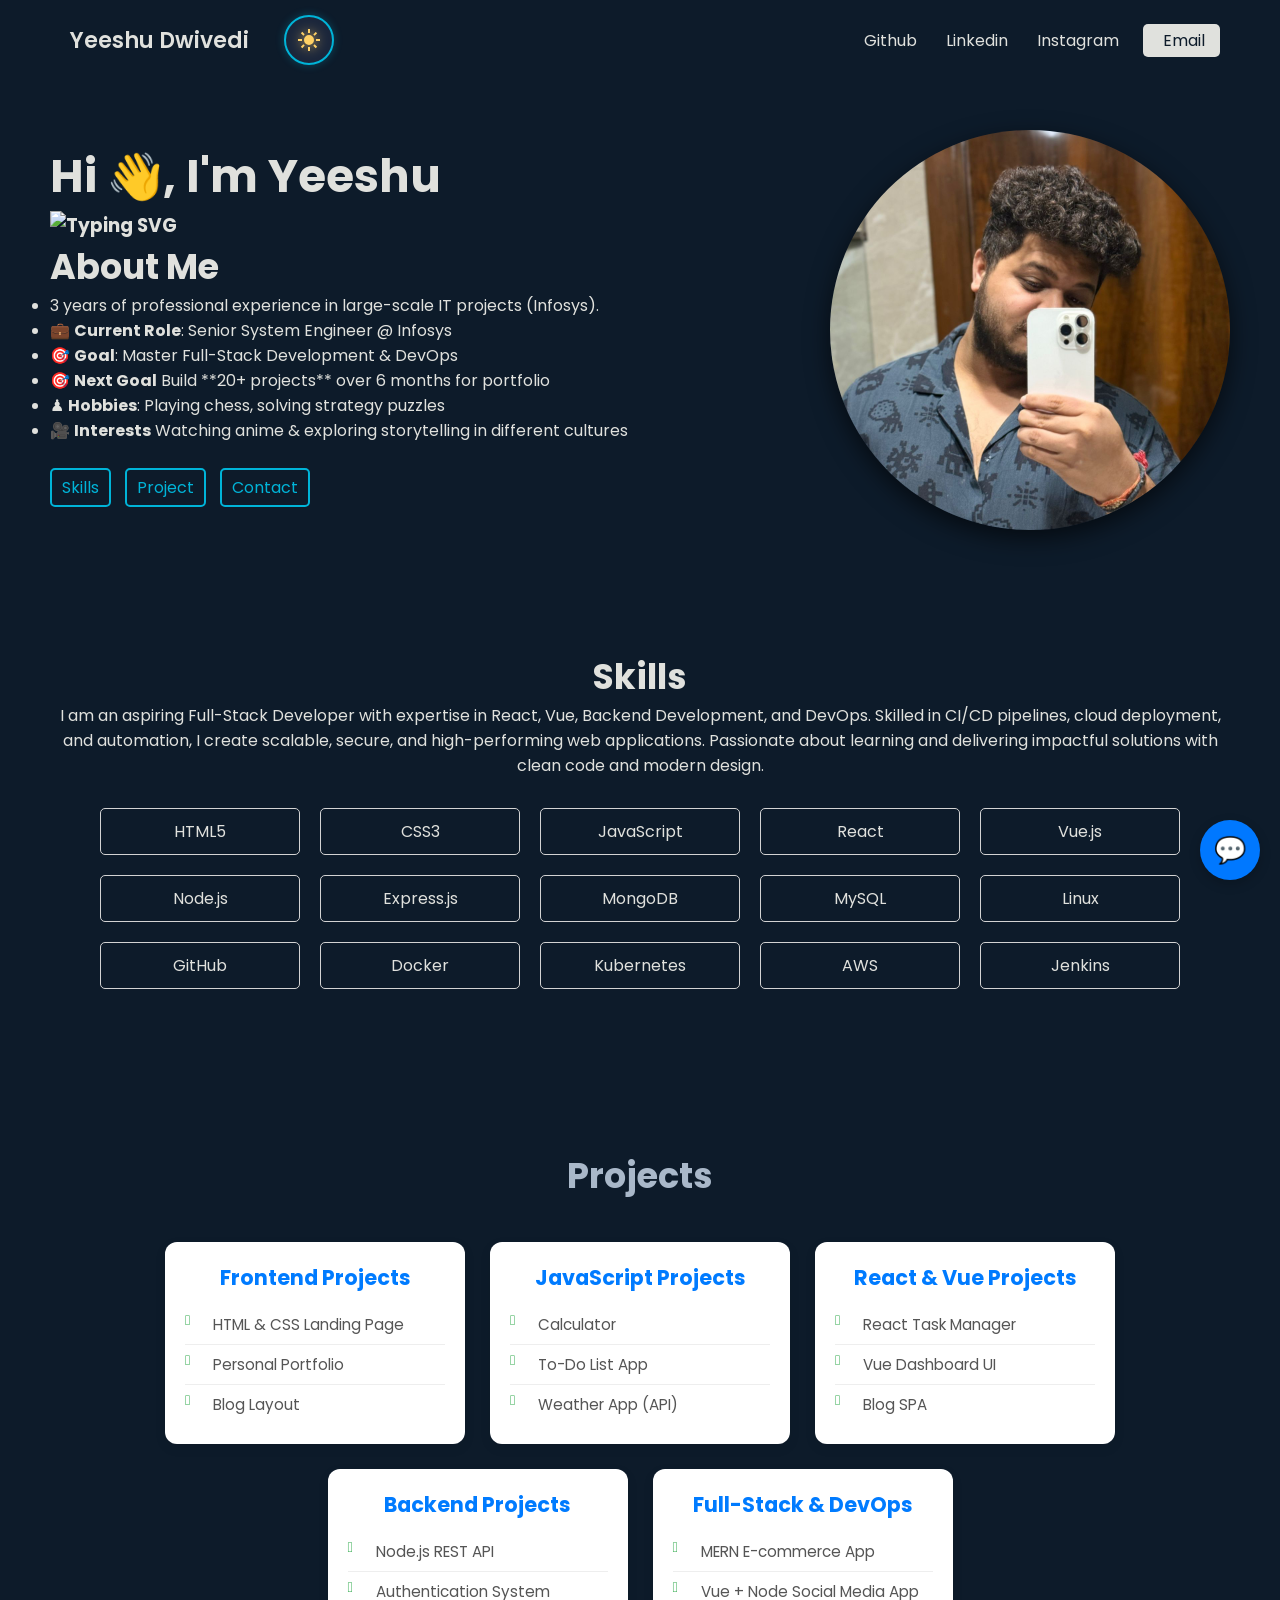
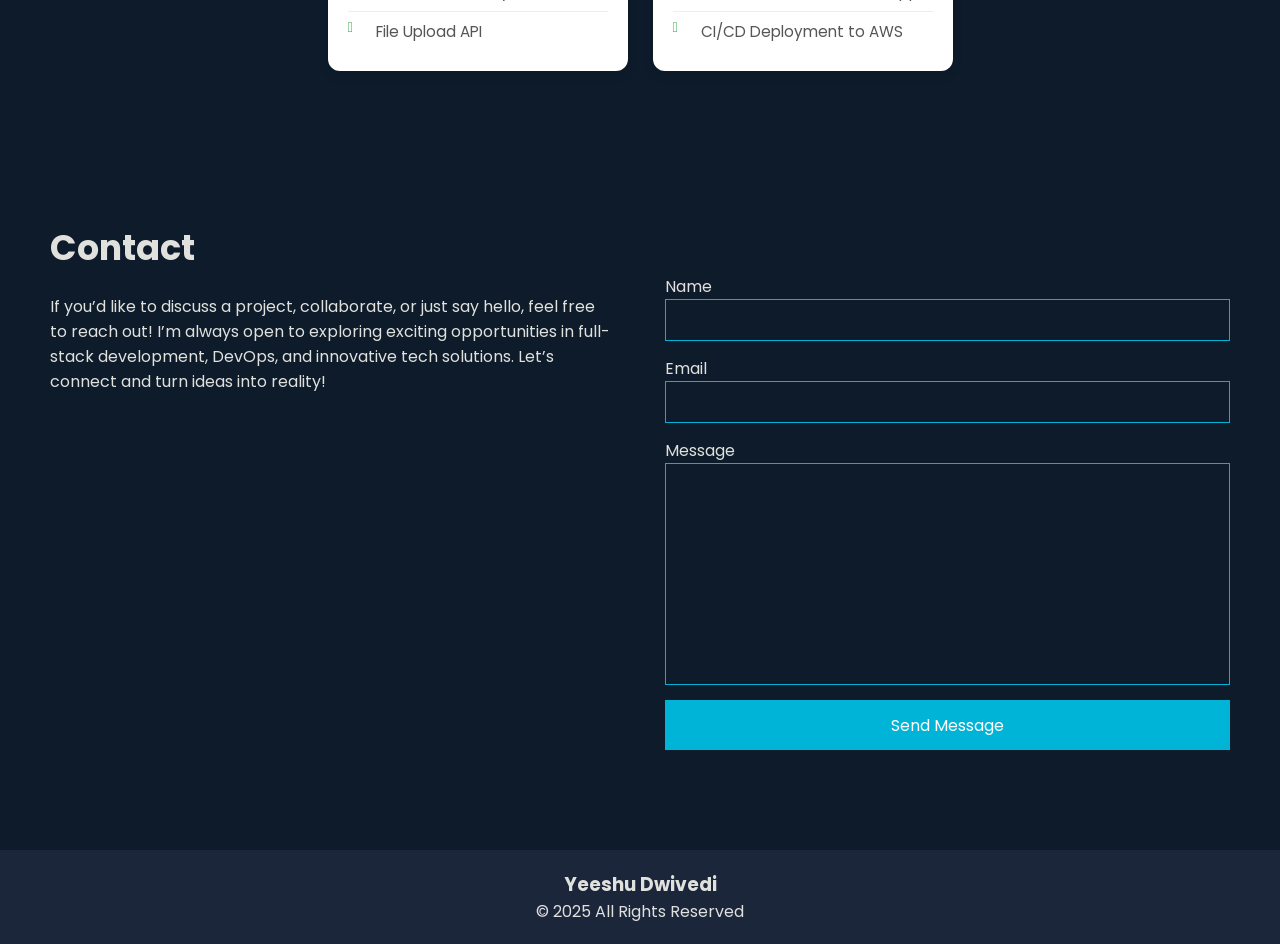
==== index.html @ 79f2c0c6 "Updated Chat window" ====
<!DOCTYPE html>
<html lang="en">

<head>
    <meta charset="UTF-8">
    <meta name="viewport" content="width=device-width, initial-scale=1.0">

    <link rel="preconnect" href="https://fonts.googleapis.com">
    <link rel="preconnect" href="https://fonts.gstatic.com" crossorigin>
    <link
        href="https://fonts.googleapis.com/css2?family=Poppins:ital,wght@0,100;0,200;0,300;0,400;0,500;0,600;0,700;0,800;0,900;1,100;1,200;1,300;1,400;1,500;1,600;1,700;1,800;1,900&family=Roboto:ital,wght@0,100..900;1,100..900&display=swap"
        rel="stylesheet">
    <link rel="stylesheet" href="https://cdnjs.cloudflare.com/ajax/libs/font-awesome/7.0.0/css/all.min.css"
        integrity="sha512-DxV+EoADOkOygM4IR9yXP8Sb2qwgidEmeqAEmDKIOfPRQZOWbXCzLC6vjbZyy0vPisbH2SyW27+ddLVCN+OMzQ=="
        crossorigin="anonymous" referrerpolicy="no-referrer" />

    <link rel="stylesheet" href="https://cdn.jsdelivr.net/gh/devicons/devicon@latest/devicon.min.css">
    <link rel="stylesheet" href="Personal-Portfolio.css">


    <title>Personal-Portfolio</title>
</head>

<body>
    <!-----Top Navbar-->
    <nav>
        <div class="left">
            <a href="https://dwivediyeeshu.github.io/Personal-Portfolio/Personal-Portfolio.html">Yeeshu Dwivedi</a>
            <button id="theme-switch">
                <svg xmlns="http://www.w3.org/2000/svg" height="24px" viewBox="0 -960 960 960" width="24px">
                    <path
                        d="M480-280q-83 0-141.5-58.5T280-480q0-83 58.5-141.5T480-680q83 0 141.5 58.5T680-480q0 83-58.5 141.5T480-280ZM200-440H40v-80h160v80Zm720 0H760v-80h160v80ZM440-760v-160h80v160h-80Zm0 720v-160h80v160h-80ZM256-650l-101-97 57-59 96 100-52 56Zm492 496-97-101 53-55 101 97-57 59Zm-98-550 97-101 59 57-100 96-56-52ZM154-212l101-97 55 53-97 101-59-57Z" />
                </svg>
                <svg xmlns="http://www.w3.org/2000/svg" height="24px" viewBox="0 -960 960 960" width="24px">
                    <path
                        d="M480-120q-150 0-255-105T120-480q0-150 105-255t255-105q14 0 27.5 1t26.5 3q-41 29-65.5 75.5T444-660q0 90 63 153t153 63q55 0 101-24.5t75-65.5q2 13 3 26.5t1 27.5q0 150-105 255T480-120Z" />
                </svg>
            </button>
        </div>

        <div class="right">
            <a href="https://github.com/dwivediyeeshu" target="_blank" rel="noopener no-referrer">
                <i class="fa-brands fa-square-github"></i>
                <span>Github</span>
            </a>
            <a href="https://linkedin.com/in/yeeshu-dwivedi-30a151159" target="_blank" rel="noopener no-referrer">
                <i class="fa-brands fa-linkedin"></i>
                <span>Linkedin</span>
            </a>

            <a href="https://www.instagram.com/travelling_otaku?igsh=MWJhZnl2NmZxN2pucA%3D%3D&utm_source=qr"
                target="_blank" rel="noopener no-referrer">
                <i class="fa-brands fa-instagram"></i>
                <span>Instagram</span>
            </a>

            <a href="mailto:yeeshuwork@gmail.com">
                <i class="fa-solid fa-inbox"></i>
                <span>Email</span>
            </a>
        </div>
    </nav>

    <main>
        <!--About Section-->
        <section class="about-section">
            <div class="text">
                <h1>Hi 👋, I'm Yeeshu</h1>
                <h3>
                    <img src="https://readme-typing-svg.demolab.com?font=Fira+Code&size=24&pause=1000&color=0078D7&width=440&lines=Aspiring+Full-Stack+Developer;DevOps+Enthusiast;Chess+Player+%26+Anime+Fan"
                        alt="Typing SVG" />
                </h3>

                <h2>About Me</h2>

                <ul>
                    <li>3 years of professional experience in large-scale IT projects (Infosys).</li>
                    <li>💼 <b>Current Role</b>: Senior System Engineer @ Infosys </li>
                    <li>🎯 <b>Goal</b>: Master Full-Stack Development & DevOps</li>
                    <li>🎯 <b>Next Goal</b> Build **20+ projects** over 6 months for portfolio</li>
                    <li>♟ <b>Hobbies</b>: Playing chess, solving strategy puzzles </li>
                    <li>🎥 <b>Interests</b> Watching anime & exploring storytelling in different cultures</li>
                </ul>

                <div class="links">
                    <a href="#skills">
                        <i class="fa-solid fa-code"></i>
                        <span>Skills</span>
                    </a>
                    <a href="#projects">
                        <i class="fa-solid fa-laptop-code"></i>
                        <span>Project</span>
                    </a>
                    </a>
                    <a href="#contact">
                        <i class="fa-solid fa-envelope"></i>
                        <span>Contact</span>
                    </a>

                </div>

            </div>
            <div class="pic">
                <img src="Assets/MyImage.jpg" alt="Yeeshu Dwivedi">
            </div>
        </section>
        <!--Skill Section-->
        <section id="skills" class="skills-section">
            <h2>Skills</h2>
            <div class="text">I am an aspiring Full-Stack Developer with expertise in React, Vue, Backend Development,
                and DevOps. Skilled in CI/CD pipelines, cloud deployment, and automation, I create scalable, secure, and
                high-performing web applications. Passionate about learning and delivering impactful solutions with
                clean code and modern design.</div>
            <div class="cells">
                <div class="cell"><i class="devicon-html5-plain colored"></i>
                    <span>HTML5</span>
                </div>
                <div class="cell"><i class="devicon-css3-plain colored"></i>
                    <span>CSS3</span>
                </div>
                <div class="cell"><i class="devicon-javascript-plain colored"></i>
                    <span>JavaScript</span>
                </div>
                <div class="cell"><i class="devicon-react-original colored"></i>
                    <span>React</span>
                </div>
                <div class="cell"><i class="devicon-vuejs-plain colored"></i>
                    <span>Vue.js</span>
                </div>
                <div class="cell"><i class="devicon-nodejs-plain colored"></i>
                    <span>Node.js</span>
                </div>
                <div class="cell"><i class="devicon-express-original colored"></i>
                    <span>Express.js</span>
                </div>
                <div class="cell"><i class="devicon-mongodb-plain colored"></i>
                    <span>MongoDB</span>
                </div>
                <div class="cell"><i class="devicon-mysql-plain colored"></i>
                    <span>MySQL</span>
                </div>
                <div class="cell"><i class="devicon-linux-plain colored"></i>
                    <span>Linux</span>
                </div>
                <div class="cell"><i class="devicon-github-original"></i>
                    <span>GitHub</span>
                </div>
                <div class="cell"><i class="devicon-docker-plain colored"></i>
                    <span>Docker</span>
                </div>
                <div class="cell"><i class="devicon-kubernetes-plain colored"></i>
                    <span>Kubernetes</span>
                </div>
                <div class="cell"><i class="devicon-amazonwebservices-plain colored"></i>
                    <span>AWS</span>
                </div>
                <div class="cell"><i class="devicon-jenkins-line colored"></i>
                    <span>Jenkins</span>
                </div>
            </div>

        </section>

        <!-- Project Section -->
        <section id="projects" class="project-section">
            <h2>Projects</h2>
            <div class="project-categories">

                <div class="project-category">
                    <h3>Frontend Projects</h3>
                    <ul class="project-list">
                        <li><a href="https://dwivediyeeshu.github.io/Shoe-Landing-Page/" target="_blank">HTML & CSS
                                Landing Page</a></li>
                        <li><a href="https://dwivediyeeshu.github.io/Personal-Portfolio/Personal-Portfolio.html"
                                target="_blank">Personal Portfolio</a></li>
                        <li>Blog Layout</li>
                    </ul>
                </div>

                <div class="project-category">
                    <h3>JavaScript Projects</h3>
                    <ul class="project-list">
                        <li>Calculator</li>
                        <li>To-Do List App</li>
                        <li>Weather App (API)</li>
                    </ul>
                </div>

                <div class="project-category">
                    <h3>React & Vue Projects</h3>
                    <ul class="project-list">
                        <li>React Task Manager</li>
                        <li>Vue Dashboard UI</li>
                        <li>Blog SPA</li>
                    </ul>
                </div>

                <div class="project-category">
                    <h3>Backend Projects</h3>
                    <ul class="project-list">
                        <li>Node.js REST API</li>
                        <li>Authentication System</li>
                        <li>File Upload API</li>
                    </ul>
                </div>

                <div class="project-category">
                    <h3>Full-Stack & DevOps</h3>
                    <ul class="project-list">
                        <li>MERN E-commerce App</li>
                        <li>Vue + Node Social Media App</li>
                        <li>CI/CD Deployment to AWS</li>
                    </ul>
                </div>

            </div>
        </section>



        <!--Contact Section-->
        <section id="contact" class="contact-section">
            <h2>Contact</h2>

            <div class="group">
                <div class="text">
                    If you’d like to discuss a project, collaborate, or just say hello, feel free to reach out!
                    I’m always open to exploring exciting opportunities in full-stack development, DevOps, and
                    innovative tech solutions.
                    Let’s connect and turn ideas into reality!
                </div>

                <form action="">
                    <label for="name">Name</label>
                    <input type="text" id="name">

                    <label for="email">Email</label>
                    <input type="email" id="email">

                    <label for="message">Message</label>
                    <textarea id="message" cols="30" rows="10"></textarea>

                    <button type="submit">Send Message</button>
                </form>

            </div>

        </section>
    </main>

    <footer class="footer">
        <h3>Yeeshu Dwivedi</h3>
        <p>© 2025 All Rights Reserved</p>
    </footer>

    <div id="chatbot-widget">
        <button id="chat-toggle">💬</button>
        <div id="chat-window" class ="hidden">
            <div id="chat-header">
                <p>Portfolio Assistant 🤖</p>
                <button id="closing">X</button>
            </div>
            <div id="chat-messages">
                <p style="color: black;">New Update Coming Sooon...!!</p>
            </div>
            <div id="chat-input-row">
                <input type="text" id="chat-input" placeholder="Ask Something...">
                <button id="chat-send" type="button" disabled>➤</button>
            </div>
        </div>
    </div>


</body>
<script src="script.js"></script>
</html>
---- Personal-Portfolio.css ----
:root {
    /* Background Colors */
    --background-color: #0D1B2A;
    --background-secondary: #1B263B;

    /* Text Colors */
    --text-color: #E0E1DD;
    --text-secondary: #A9B8C9;

    /* Link Colors */
    --link-color: #00B4D8;
    --link-hover-color: #90E0EF;

    --accent-color: #FFD166;
}

.lightmode{

    --background-color: rgb(243, 224, 224);
    --background-secondary: #e8e9ed;

    /* Text Colors */
    --text-color: #111528;
    --text-secondary: #232738;

    /* Link Colors */
    --link-color: #00B4D8;
    --link-hover-color: #90E0EF;

    --accent-color: #FFD166;
}

* {
    margin: 0;
    padding: 0;
    box-sizing: border-box;
}

html {
    scroll-behavior: smooth;
}

body {
    font-family: 'Poppins', sans-serif;
    background-color: var(--background-color);
    max-width: 1400px;
    margin: 0 auto;
    color: var(--text-color);
}

a {
    color: var(--link-color);
    text-decoration: none;
}

/* Navbar */

nav {

    display: flex;
    justify-content: space-between;
    align-items: center;

    padding: 0 50px;
    height: 80px;

    animation: fadeInDown 1s ease forwards;
}

@keyframes fadeInDown {
    from {
        opacity: 0;
        transform: translateY(-30px);
    }

    to {
        opacity: 1;
        transform: translateY(0);
    }
}

nav .left {
  display: flex;
  align-items: center;
  gap: 15px; 
}


nav .left a {
    color: var(--text-color);
    font-size: 22px;
    font-weight: 600;

    margin: 20px;

}

#theme-switch {
  height: 50px;
  width: 50px;
  border-radius: 50%;
  background: var(--background-secondary);
  border: 2px solid var(--link-color);
  display: flex;
  align-items: center;
  justify-content: center;
  cursor: pointer;
  position: relative;
  overflow: hidden;
  transition: all 0.3s ease;
  box-shadow: 0 0 8px rgba(0, 180, 216, 0.3);
}

#theme-switch:hover {
  border-color: var(--link-hover-color);
  box-shadow: 0 0 14px rgba(0, 180, 216, 0.7);
  transform: rotate(10deg) scale(1.08);
}


#theme-switch svg {
  width: 24px;
  height: 24px;
  transition: opacity 0.4s ease, transform 0.4s ease;
  position: absolute;
}

#theme-switch svg:first-child {
  fill: #FFD166; 
  filter: drop-shadow(0 0 6px rgba(255, 209, 102, 0.8));
  animation: pulseSun 2.5s infinite ease-in-out;
}

#theme-switch svg:last-child {
  opacity: 0;
  transform: translateY(20px) rotate(-45deg);
}

.lightmode #theme-switch svg:first-child {
  opacity: 0;
  transform: translateY(-20px) rotate(45deg);
  animation: none; 
}

.lightmode #theme-switch svg:last-child {
  opacity: 1;
  transform: translateY(0) rotate(0deg);
  fill: #90E0EF; 
  filter: drop-shadow(0 0 6px rgba(144, 224, 239, 0.8));
  animation: pulseMoon 3s infinite ease-in-out;
}

@keyframes pulseSun {
  0%, 100% {
    filter: drop-shadow(0 0 6px rgba(255, 209, 102, 0.7));
    transform: scale(1);
  }
  50% {
    filter: drop-shadow(0 0 12px rgba(255, 209, 102, 1));
    transform: scale(1.08);
  }
}

@keyframes pulseMoon {
  0%, 100% {
    filter: drop-shadow(0 0 6px rgba(144, 224, 239, 0.7));
    transform: scale(1);
  }
  50% {
    filter: drop-shadow(0 0 12px rgba(144, 224, 239, 1));
    transform: scale(1.08);
  }
}


nav .right a {
    color: var(--text-color);
    margin: 0 10px;
    transition: transform 0.3s ease;


}

nav .right a:last-child {

    color: var(--background-color);
    background-color: var(--text-color);
    padding: 5px 15px;
    border-radius: 5px;

}

nav .right a:hover {
    box-shadow: 0 0 15px var(--link-color);
}

nav .right a span {
    margin-left: 5px;
}

/* About */
.about-section {

    display: flex;
    justify-content: space-between;
    align-items: center;

    padding: 0 50px;
    margin: 50px 0;
    margin-bottom: 120px;
    gap: 40px;
    animation: fadeInUp 1s ease forwards;
}

@keyframes fadeInUp {
    from {
        opacity: 0;
        transform: translateY(40px);
    }

    to {
        opacity: 1;
        transform: translateY(0);
    }
}


.about-section .text {
    flex: 5;
}

.about-section .text h1 {
    font-size: 45px;
}

.about-section .text h2 {
    font-size: 35px;
}

.about-section .text .links {
    margin-top: 25px;
}

.about-section .text .links a {
    display: inline-block;
    padding: 5px 10px;
    border: 2px solid var(--link-color);
    border-radius: 5px;
    margin-right: 10px;
    margin-bottom: 10px;
    transition: all 0.3s ease, box-shadow 0.3s ease;
}

.about-section .text .links a:hover {
    color: var(--text-color);
    border: 2px solid var(--text-color);
    box-shadow: 0 0 15px var(--link-color);
}

.about-section .pic {
    flex: 2;
    display: flex;
    justify-content: right;
}

.about-section .pic img {
    width: 400px;
    border-radius: 50%;
    box-shadow: 0 8px 25px rgba(0, 0, 0, 0.6);
    animation: floatImg 6s ease-in-out infinite;
}

@keyframes floatImg {

    0%,
    100% {
        transform: translateY(0px) rotateY(0deg);
    }

    50% {
        transform: translateY(-10px) rotateY(5deg);
    }
}


/* ----- Skill --------*/

.skills-section {

    padding: 0 50px;
    margin-bottom: 100px;
    animation: fadeInUp 1.2s ease forwards;
}

.skills-section h2 {

    text-align: center;
    font-size: 35px;
}

.skills-section .text {

    text-align: center;
    margin-bottom: 20px;
}

.skills-section .cells {

    display: flex;
    justify-content: center;
    flex-wrap: wrap;
}

.skills-section .cells .cell {

    display: flex;
    justify-content: center;
    align-items: center;

    width: 200px;
    padding: 10px 20px;
    margin: 10px;
    border: 1.5px solid #d3d3d3;
    border-radius: 5px;
    transition: transform 0.3s ease, box-shadow 0.3s ease;
    perspective: 600px;
}

.skills-section .cells .cell:hover {
    transform: rotateY(8deg) translateY(-5px) scale(1.05);
    box-shadow: 0 8px 20px rgba(0, 0, 0, 0.4);
}

/*--- Project ---*/

.project-section {
    margin-bottom: 100px;
    padding: 50px 20px;
    animation: fadeInUp 1.4s ease forwards;
}

.project-section h2 {
    text-align: center;
    font-size: 35px;
    margin-bottom: 40px;
    color: var(--text-secondary);
}

/* Flex layout for cards */
.project-section .project-categories {
    display: flex;
    justify-content: center;
    flex-wrap: wrap;
    gap: 25px;
}

/* Card style */
.project-section .project-categories .project-category {
    background: #fff;
    border-radius: 12px;
    box-shadow: 0 4px 12px rgba(0, 0, 0, 0.08);
    padding: 20px;
    flex: 1 1 calc(33.333% - 50px);
    max-width: 300px;
    min-width: 250px;
    transition: transform 0.4s ease, box-shadow 0.4s ease;
    text-align: left;
}

/* Hover animation */
.project-section .project-categories .project-category:hover {
    transform: rotateX(5deg) translateY(-8px) scale(1.03);
    box-shadow: 0 10px 25px rgba(0, 0, 0, 0.5);
}

/* Card heading */
.project-section .project-categories .project-category h3 {
    font-size: 1.3rem;
    color: #007bff;
    margin-bottom: 12px;
    text-align: center;
}

/* Project list */
.project-section .project-categories .project-category ul {
    list-style: none;
    padding: 0;
    margin: 0;
}

.project-section .project-categories .project-category ul li {
    padding: 8px 0 8px 28px;
    position: relative;
    font-size: 0.95rem;
    color: #555;
    border-bottom: 1px solid #eee;
    transition: color 0.2s ease;
}

.project-section .project-categories .project-category ul li::before {
    font-family: "Font Awesome 6 Free";
    font-weight: 900;
    content: "\f058";
    /* fa-check-circle icon */
    position: absolute;
    left: 0;
    top: 7px;
    color: #28a745;
    font-size: 0.9rem;
    transition: transform 0.2s ease;
}

.project-section .project-categories .project-category ul li a {

    color: #555;
}

/* Hover effect on list item */
.project-section .project-categories .project-category ul li:hover {
    color: #007bff;
}

.project-section .project-categories .project-category ul li a:hover {
    color: #007bff;
}

.project-section .project-categories .project-category ul li:hover::before {
    transform: scale(1.3);
}

.project-section .project-categories .project-category ul li:last-child {
    border-bottom: none;
}

/* --- Contact ----*/
.contact-section {

    padding: 0 50px;
    margin-bottom: 100px;
    animation: fadeInUp 1.6s ease forwards;
}

.contact-section h2 {

    font-size: 35px;
}

.contact-section .group {

    display: flex;
    gap: 50px;
}

.contact-section .group .text {

    flex: 3;
    margin-top: 20px;
}

.contact-section .group form {

    flex: 3;
    display: flex;
    flex-direction: column;
}

.contact-section .group form input,
.contact-section .group form textarea {

    font-family: 'Poppins', sans-serif;
    border: 1.5px solid var(--link-color);

    background-color: transparent;
    padding: 10px;
    margin-bottom: 15px;
    resize: none;
    color: var(--text-color);
}

.contact-section .group form button {

    font-size: 16px;
    font-family: 'Poppins', sans-serif;
    color: #fff;
    background-color: var(--link-color);
    border: none;
    height: 50px;

    cursor: pointer;
    transition: 0.3s ease;

}

.contact-section .group form button:hover {
    filter: brightness(0.9);
    box-shadow: 0 0 15px var(--link-color);
}


.footer {
    background-color: var(--background-secondary);
    color: var(--text-color);
    padding: 20px 0;
    text-align: center;
}

/*----------- Chatbot CSS ------------- */

/* Floating Chat Toggle Button */
#chat-toggle {
  position: fixed;
  bottom: 20px;     /* distance from bottom */
  right: 20px;      /* distance from right */
  width: 60px;
  height: 60px;
  border-radius: 50%;       /* makes it circular */
  border: none;
  background: #0078ff;      /* primary color - change to match your theme */
  color: #fff;
  font-size: 26px;          /* size of chat icon (💬) */
  line-height: 60px;        /* centers the icon vertically */
  text-align: center;       /* centers the icon horizontally */
  cursor: pointer;
  box-shadow: 0 4px 12px rgba(0, 0, 0, 0.2); /* floating shadow */
  transition: transform 0.2s ease, background 0.3s ease;
  z-index: 9999;            /* ensures it stays on top */
}

/* Hover effect */
#chat-toggle:hover {
  background: #005fcc;   /* slightly darker shade */
  transform: scale(1.1); /* subtle grow effect */
}

/* Active click effect */
#chat-toggle:active {
  transform: scale(0.95); /* shrink slightly when clicked */
}

/* Focus (keyboard accessibility) */
#chat-toggle:focus {
  outline: 3px solid rgba(0,120,255,0.5);
  outline-offset: 2px;
}

/* Chat Window */
#chat-window {
  position: fixed;
  bottom: 90px;     /* sits above the chat button */
  right: 20px;
  width: 300px;
  height: 400px;
  background: #fff;
  border-radius: 12px;
  box-shadow: 0 6px 18px rgba(0, 0, 0, 0.25);
  display: flex;
  flex-direction: column;
  overflow: hidden;
  z-index: 9998;
}

/* Header */
#chat-header{
  background: #0078ff;
  color: white;
  padding: 12px;
  font-size: 16px;
  font-weight: bold;
  text-align: center;
  display: flex;
  justify-content: space-between;
}

#closing {
    background-color: #012b5a;
    border: 2px solid #111528;
    color: white;
    padding: 5px;
    border-radius: 10px;
}

#closing:hover {
    background-color: #003672;
}

/* Messages area */
#chat-messages {
  flex: 1;  /* takes all available vertical space */
  padding: 10px;
  overflow-y: auto; /* scroll if messages exceed height */
  font-size: 14px;
  background: #f9f9f9;
}

/* Input row */
#chat-input-row {
  display: flex;
  border-top: 1px solid #ddd;
}

#chat-input {
  flex: 1;
  border: none;
  padding: 10px;
  font-size: 14px;
  outline: none;
}

#chat-send {
  background: #0078ff;
  border: none;
  color: white;
  padding: 0 15px;
  cursor: pointer;
  font-size: 16px;
  transition: background 0.3s ease;
}

#chat-send:hover {
  background: #005fcc;
}

#chat-window.hidden {
  display: none !important;
}


@media (max-width: 900px) {
    .project-section .project-categories .project-category {
        flex: 1 1 calc(50% - 40px);
    }
}

@media (max-width: 850px) {

    /*--- Section 1 --*/
    .about-section .text .h1 {
        font-size: 35px;
    }

    .about-section .text .h2 {
        font-size: 25px;
    }

}

@media (max-width: 800px) {

    /* Navbar */
    nav {

        padding: 0 20px;

    }

}

@media (max-width: 760px) {

    /*--- Section 1 --*/
    .about-section {
        flex-direction: column-reverse;
    }

    .about-section .pic img {

        width: 200px;
    }

    .skills-section {
        padding: 0 35px;
    }

    .skills-section .cells .cell {
        width: 150px;
    }

    .contact-section .group {

        flex-direction: column;
    }

}


@media (max-width: 600px) {

    /* Navbar */
    nav {

        padding: 0 20px;

    }

    nav .right a {

        font-size: 22px;

    }

    nav .right a:last-child {

        color: var(--text-color);
        background-color: transparent;
        padding: 0;

    }

    nav .right a span {

        display: none;
    }

    .about-section {
        padding: 0 30px;

    }

    .about-section .text h1 {
        font-size: 30px;
    }


    .about-section .text h2 {
        font-size: 30px;
    }


    .skills-section {
        padding: 0 20px;
    }

    .skills-section .cells .cell {
        width: 100px;
    }

    .project-section .project-categories .project-category {
        flex: 1 1 100%;
    }
}
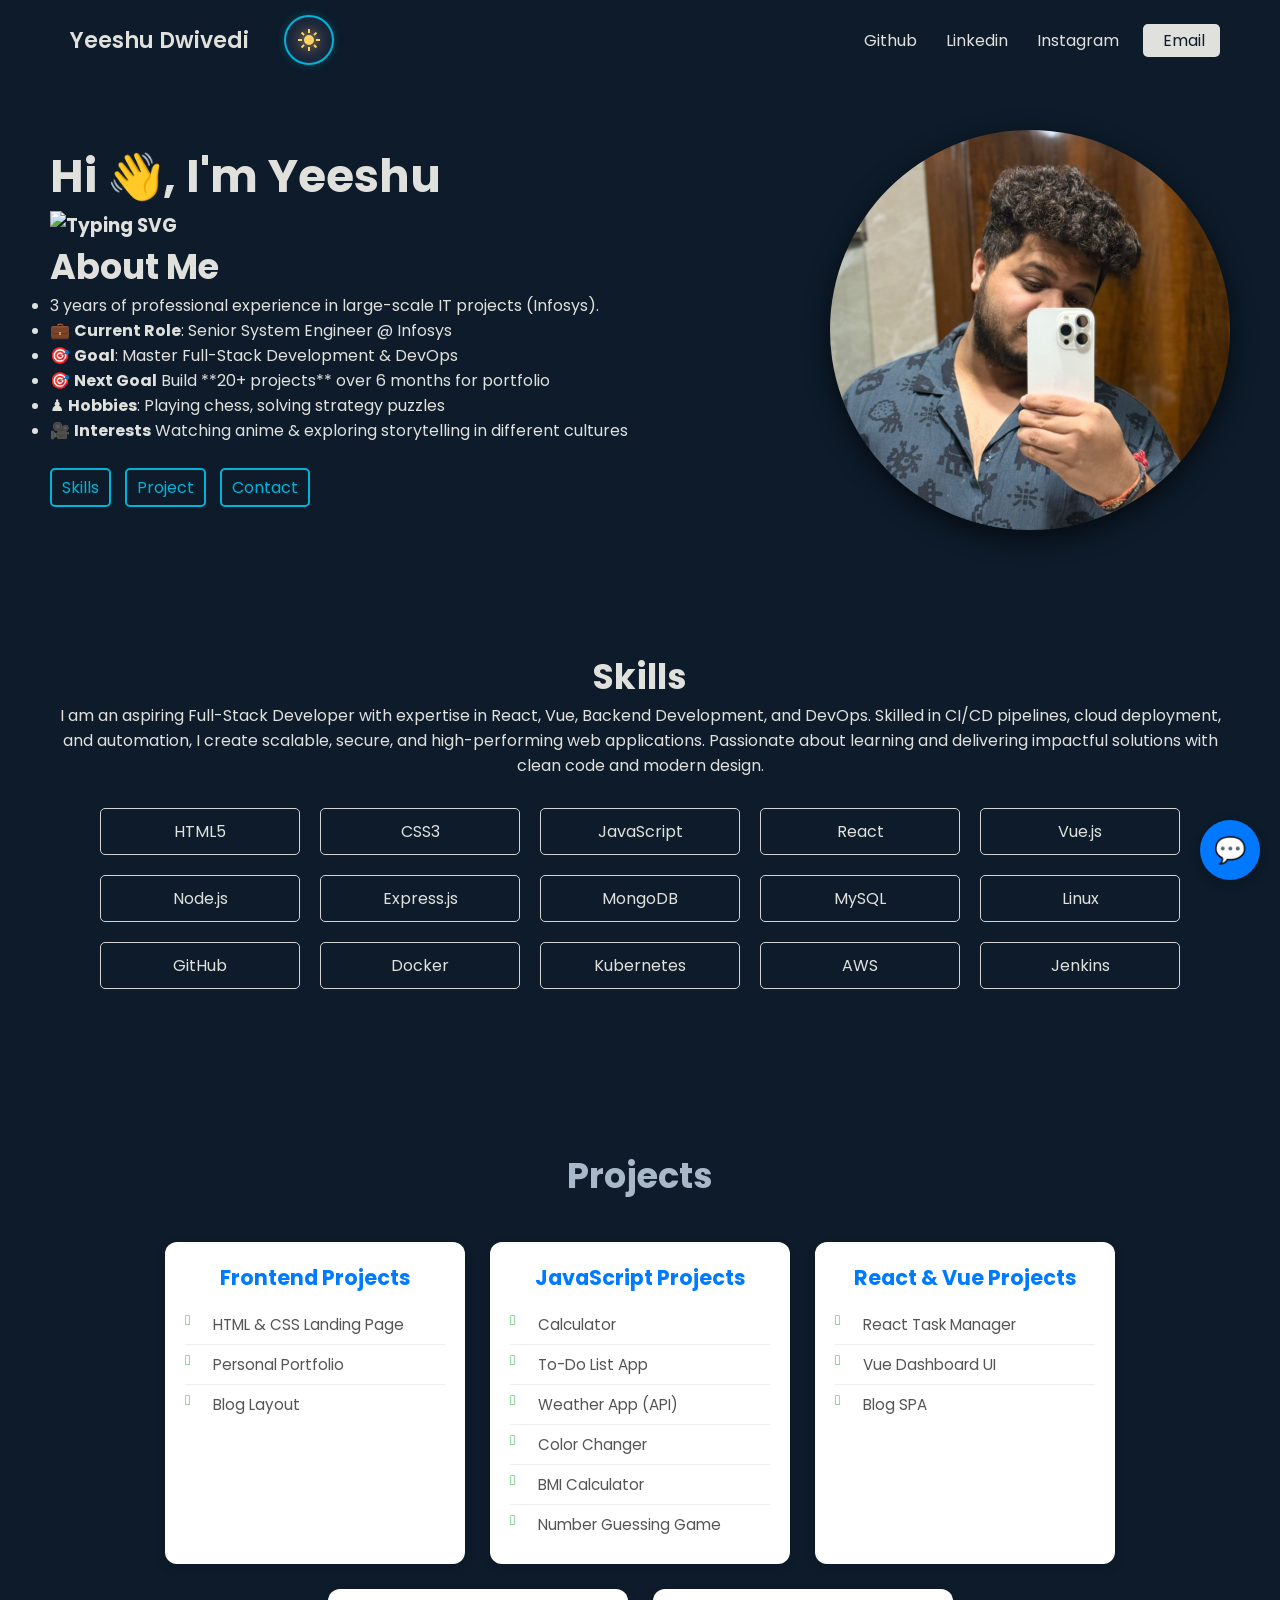
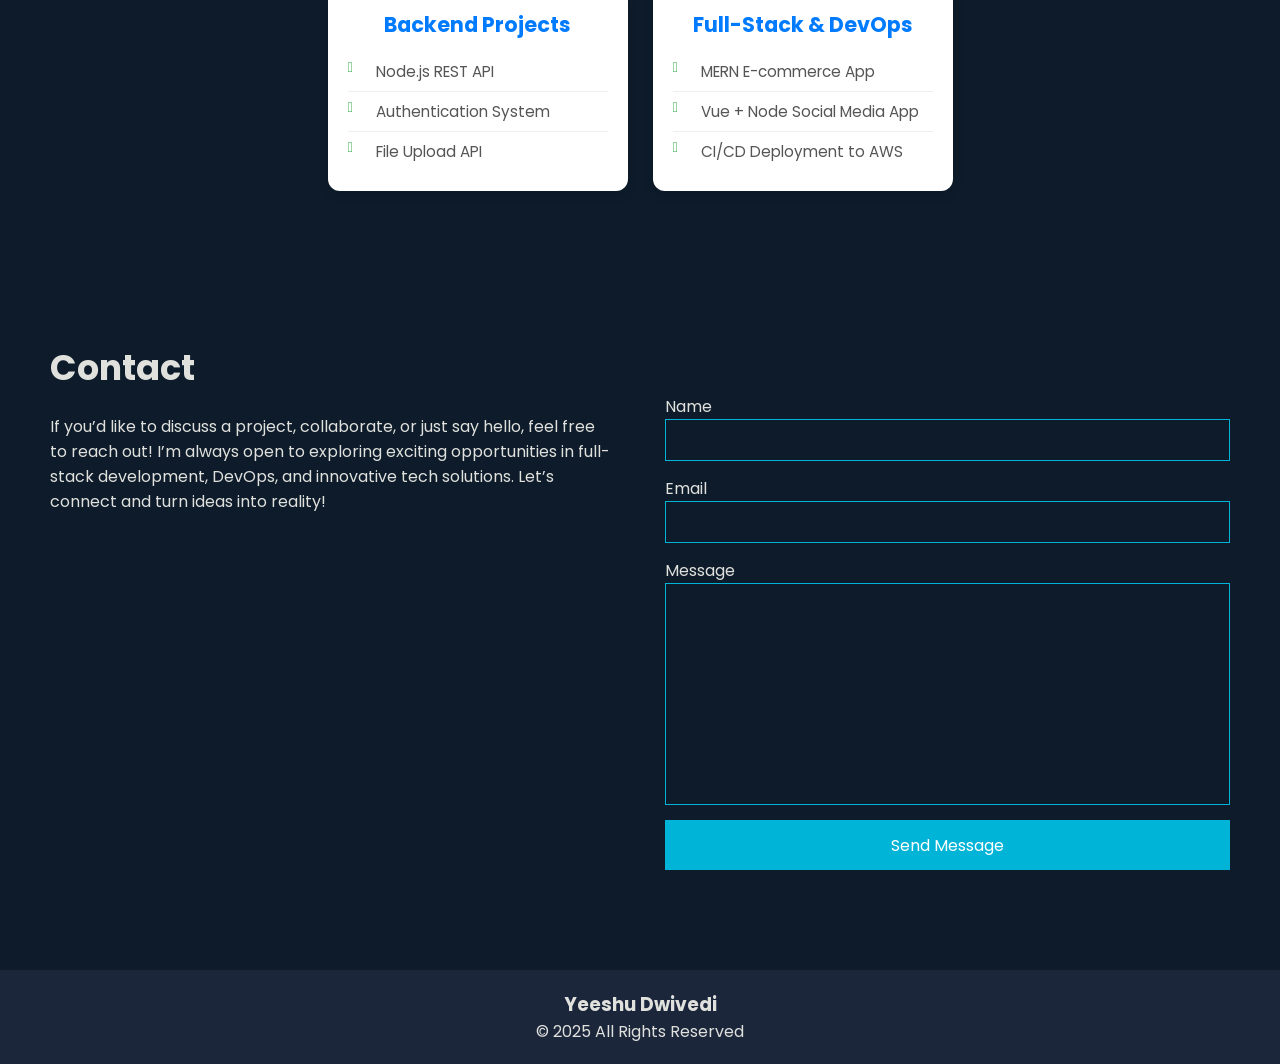
==== commit 809150e3: "Resolved merge conflicts" ====
--- a/index.html
+++ b/index.html
@@ -183,6 +183,12 @@
                         <li>Calculator</li>
                         <li>To-Do List App</li>
                         <li>Weather App (API)</li>
+                        <li><a href="https://dwivediyeeshu.github.io/Color-Changer/"
+                                target="_blank">Color Changer</a></li>
+                        <li><a href="https://dwivediyeeshu.github.io/BMI-Calculator/"
+                                target="_blank">BMI Calculator</a></li>
+                        <li><a href="https://dwivediyeeshu.github.io/Number-Guessing-Game/"
+                                target="_blank">Number Guessing Game</a></li>
                     </ul>
                 </div>
 
@@ -273,4 +279,5 @@
 
 </body>
 <script src="script.js"></script>
+
 </html>
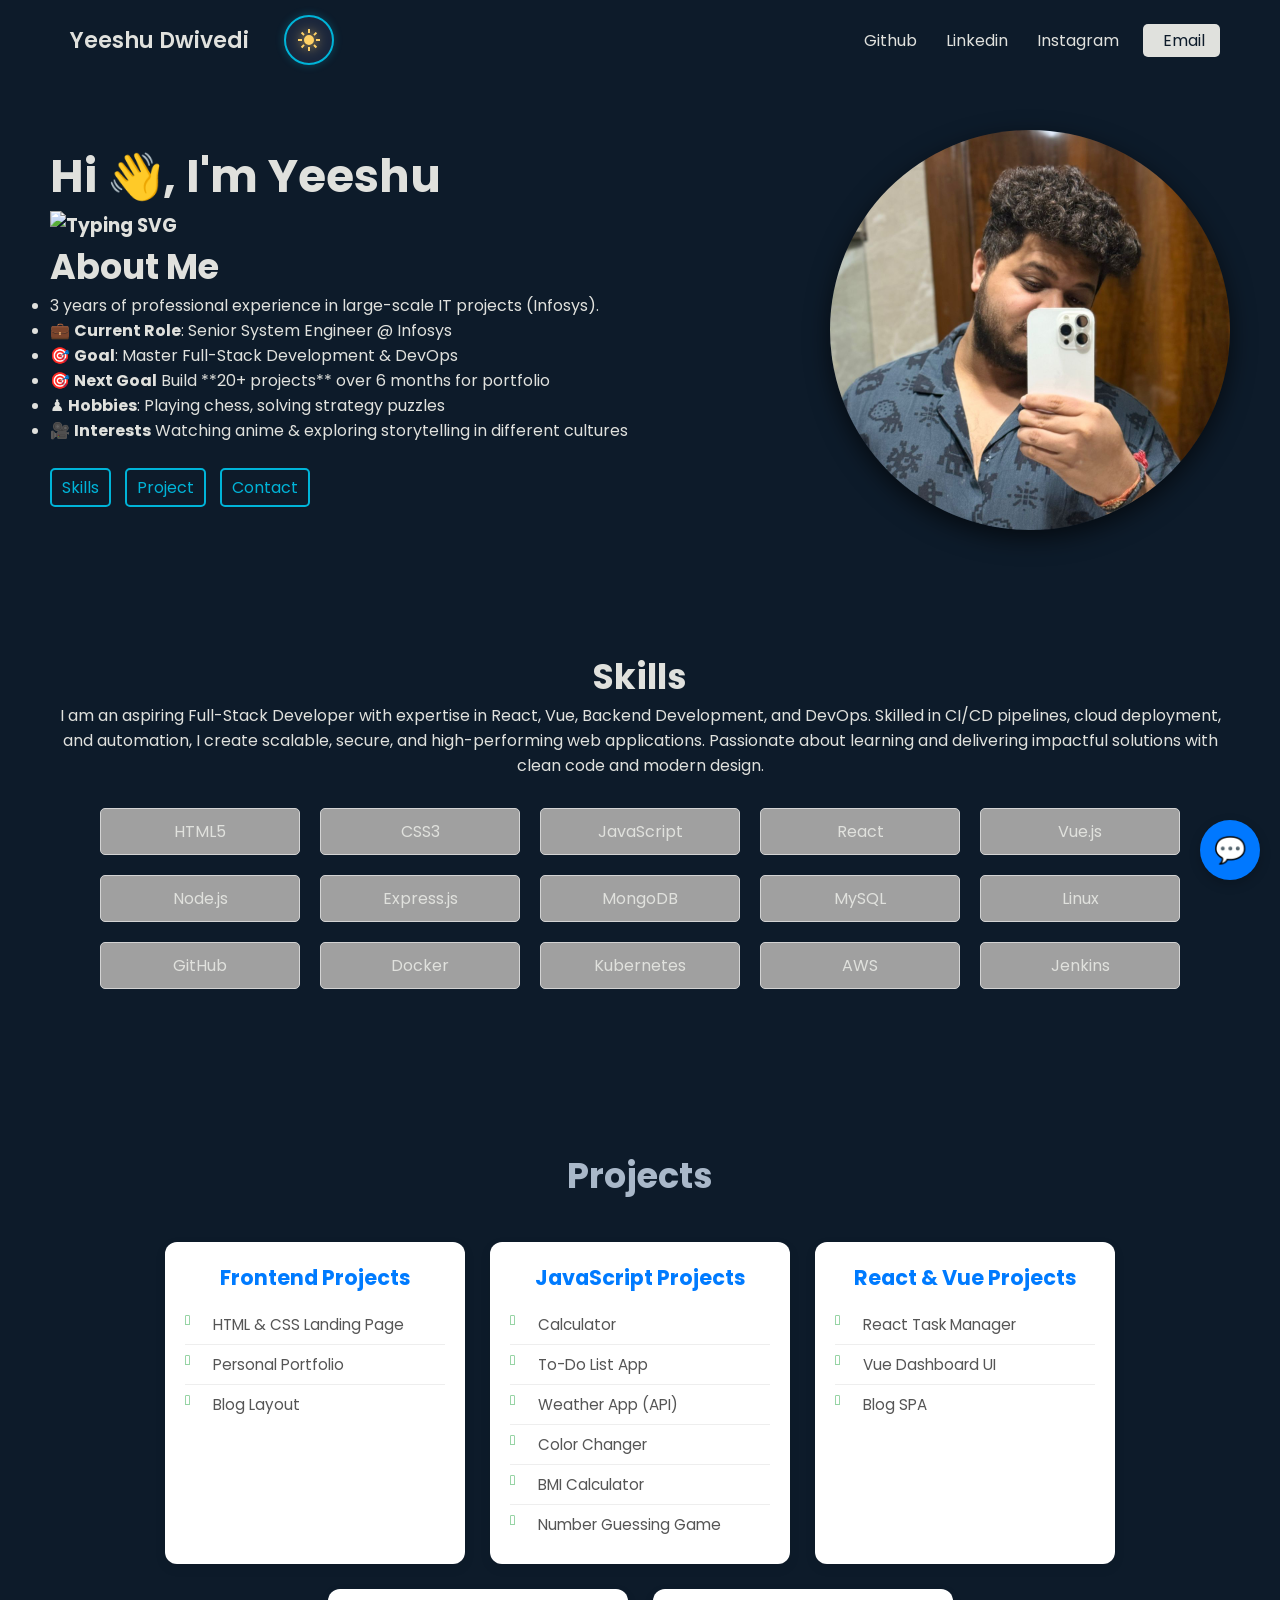
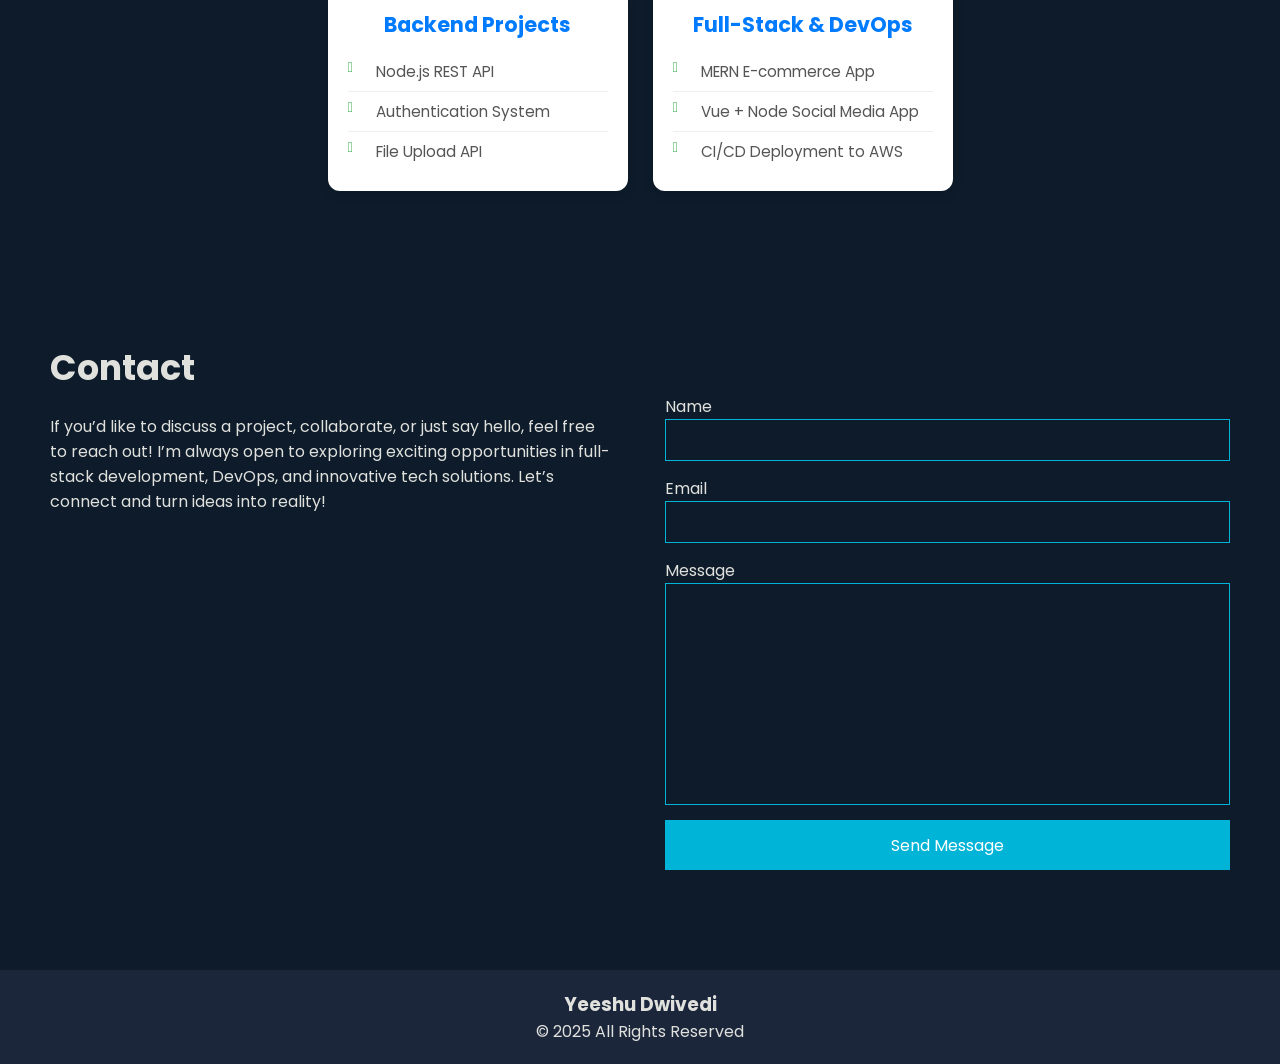
==== commit 4e9ef26a: "Updated To do list link" ====
--- a/index.html
+++ b/index.html
@@ -171,9 +171,9 @@
                     <ul class="project-list">
                         <li><a href="https://dwivediyeeshu.github.io/Shoe-Landing-Page/" target="_blank">HTML & CSS
                                 Landing Page</a></li>
-                        <li><a href="https://dwivediyeeshu.github.io/Personal-Portfolio/Personal-Portfolio.html"
+                        <li><a href="https://dwivediyeeshu.github.io/Personal-Portfolio/index.html"
                                 target="_blank">Personal Portfolio</a></li>
-                        <li>Blog Layout</li>
+                        <li><a href="https://dwivediyeeshu.github.io/Blog_Layout/" target="_blank">Blog Layout</a></li>
                     </ul>
                 </div>
 
@@ -181,7 +181,8 @@
                     <h3>JavaScript Projects</h3>
                     <ul class="project-list">
                         <li>Calculator</li>
-                        <li>To-Do List App</li>
+                        <li><a href="https://dwivediyeeshu.github.io/To-Do-list-App/" 
+                            target="_blank">To-Do List App</a></li>
                         <li>Weather App (API)</li>
                         <li><a href="https://dwivediyeeshu.github.io/Color-Changer/"
                                 target="_blank">Color Changer</a></li>
--- a/Personal-Portfolio.css
+++ b/Personal-Portfolio.css
@@ -316,6 +316,7 @@
     display: flex;
     justify-content: center;
     align-items: center;
+    background-color: #a0a0a0;
 
     width: 200px;
     padding: 10px 20px;
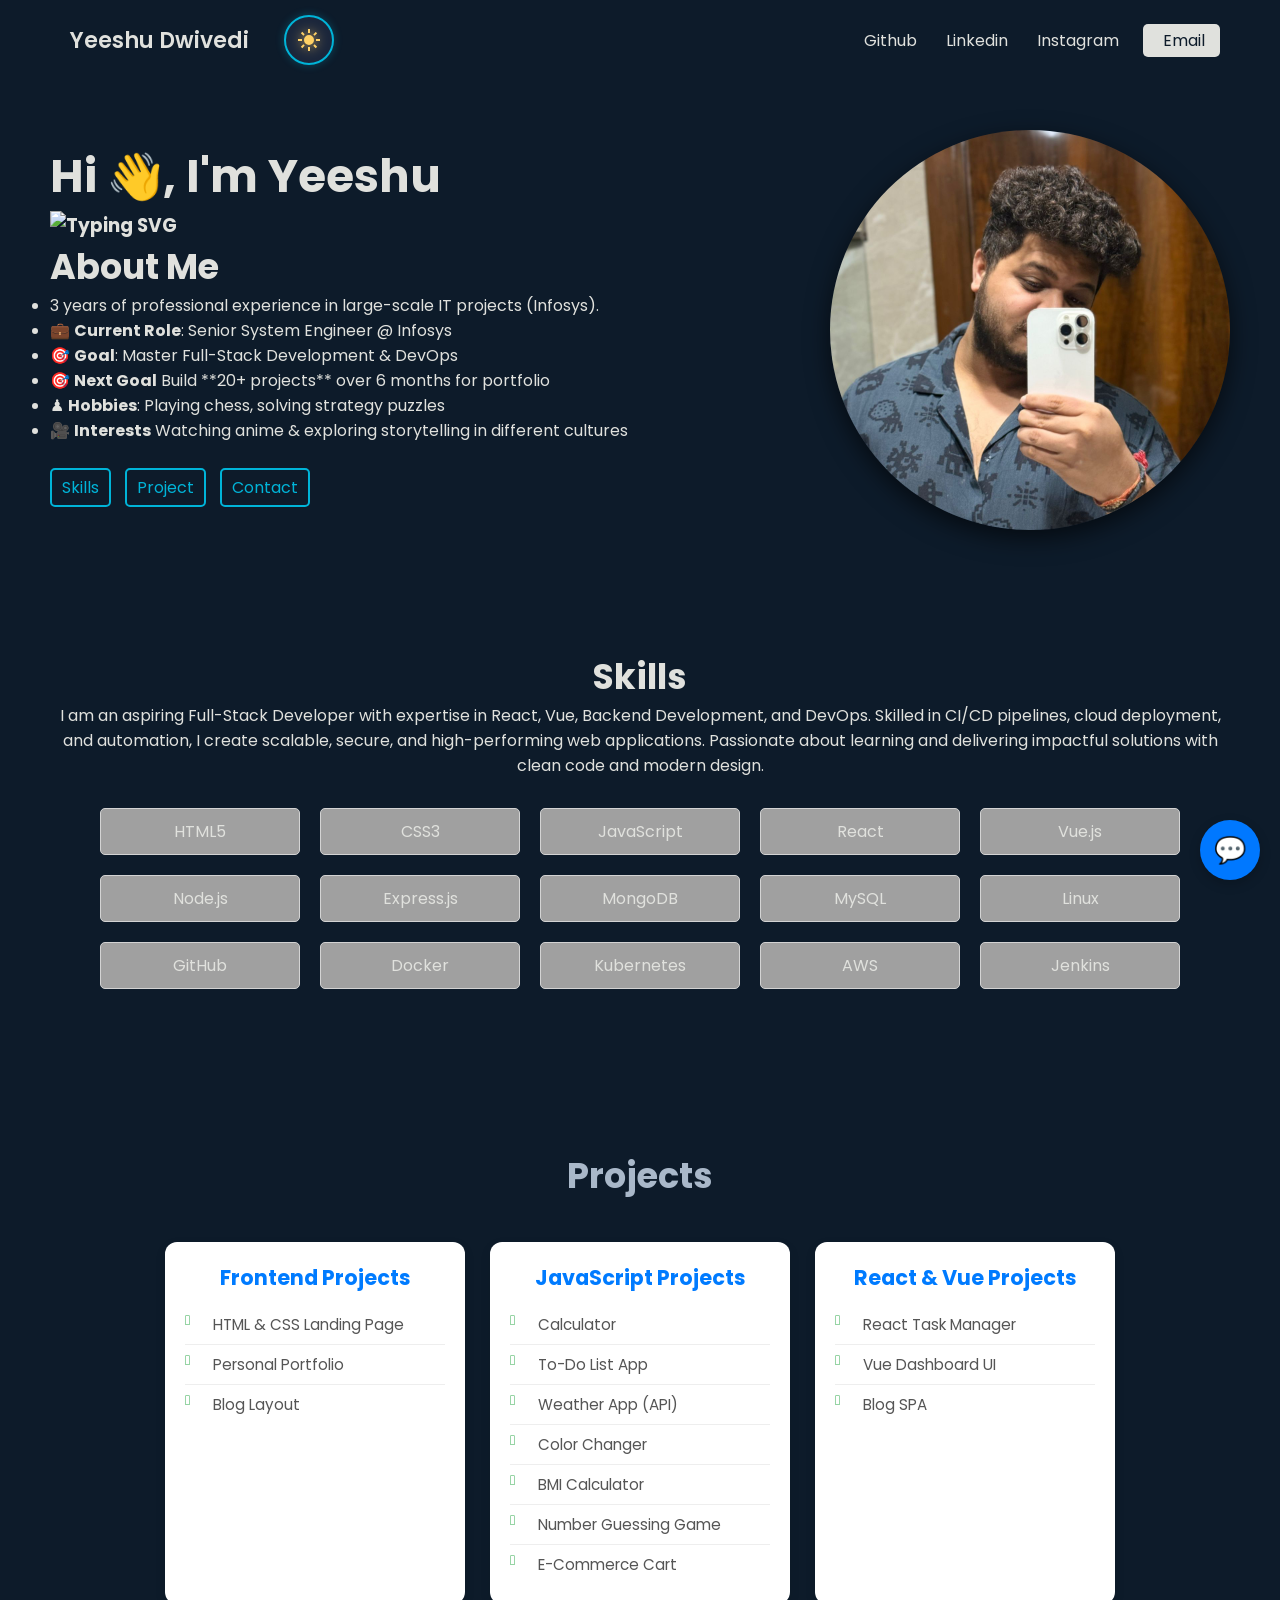
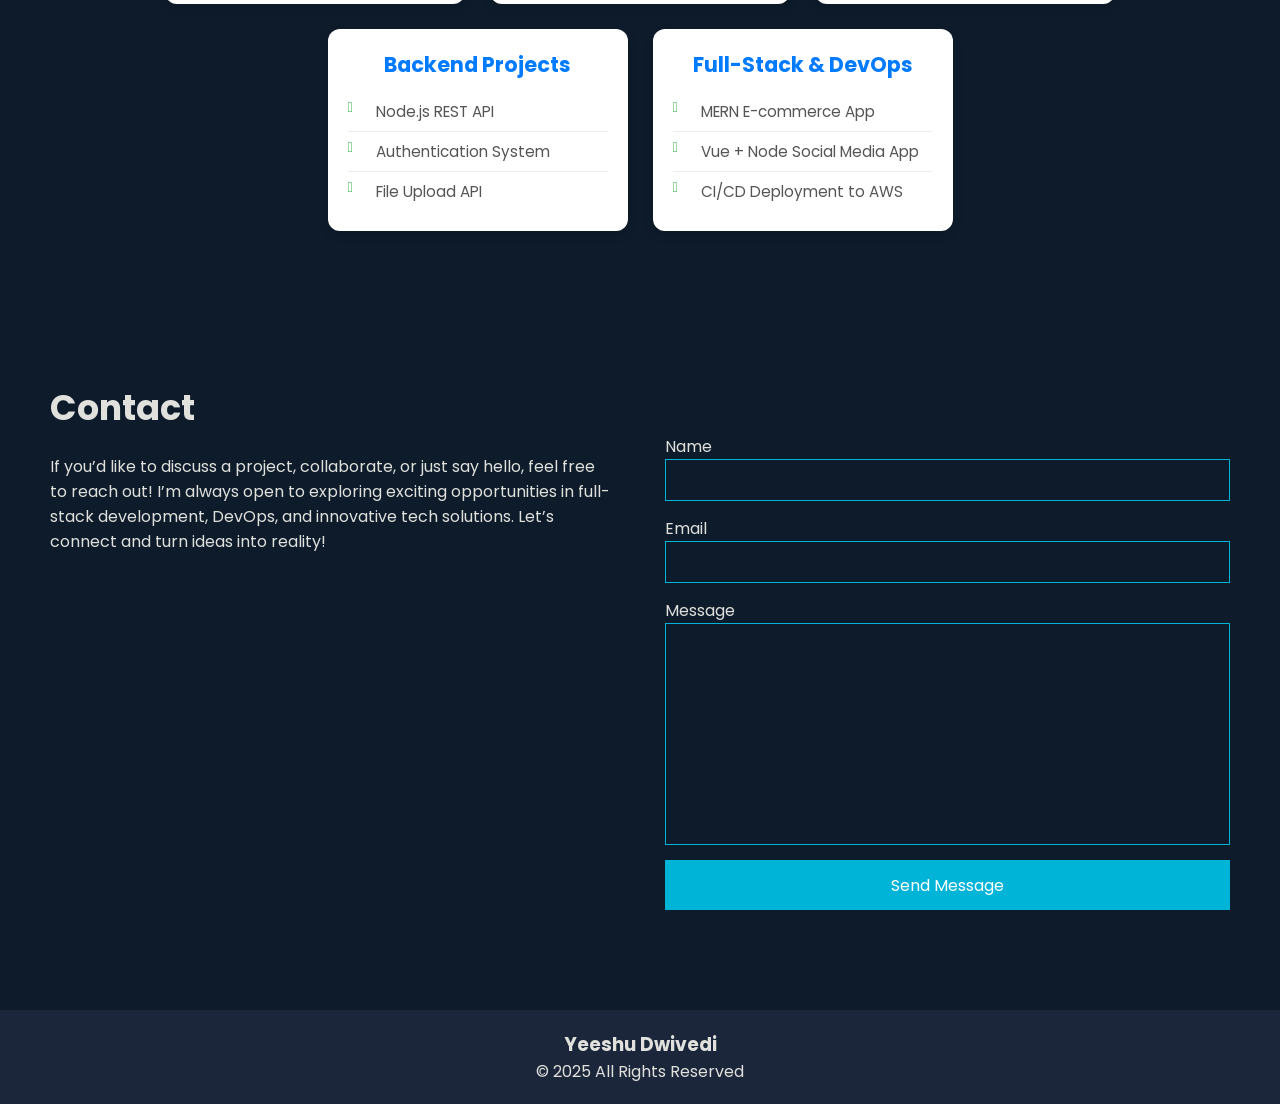
==== commit 9fa17f19: "Added the Ekart project" ====
--- a/index.html
+++ b/index.html
@@ -183,13 +183,15 @@
                         <li>Calculator</li>
                         <li><a href="https://dwivediyeeshu.github.io/To-Do-list-App/" 
                             target="_blank">To-Do List App</a></li>
-                        <li>Weather App (API)</li>
+                        <li><a href="https://dwivediyeeshu.github.io/Weather-App/" target="_blank">Weather App (API)</a></li>
                         <li><a href="https://dwivediyeeshu.github.io/Color-Changer/"
                                 target="_blank">Color Changer</a></li>
                         <li><a href="https://dwivediyeeshu.github.io/BMI-Calculator/"
                                 target="_blank">BMI Calculator</a></li>
                         <li><a href="https://dwivediyeeshu.github.io/Number-Guessing-Game/"
                                 target="_blank">Number Guessing Game</a></li>
+                        <li><a href=" https://dwivediyeeshu.github.io/Simple-E-Commerce-Cart/"
+                                target="_blank">E-Commerce Cart</a></li>
                     </ul>
                 </div>
 
